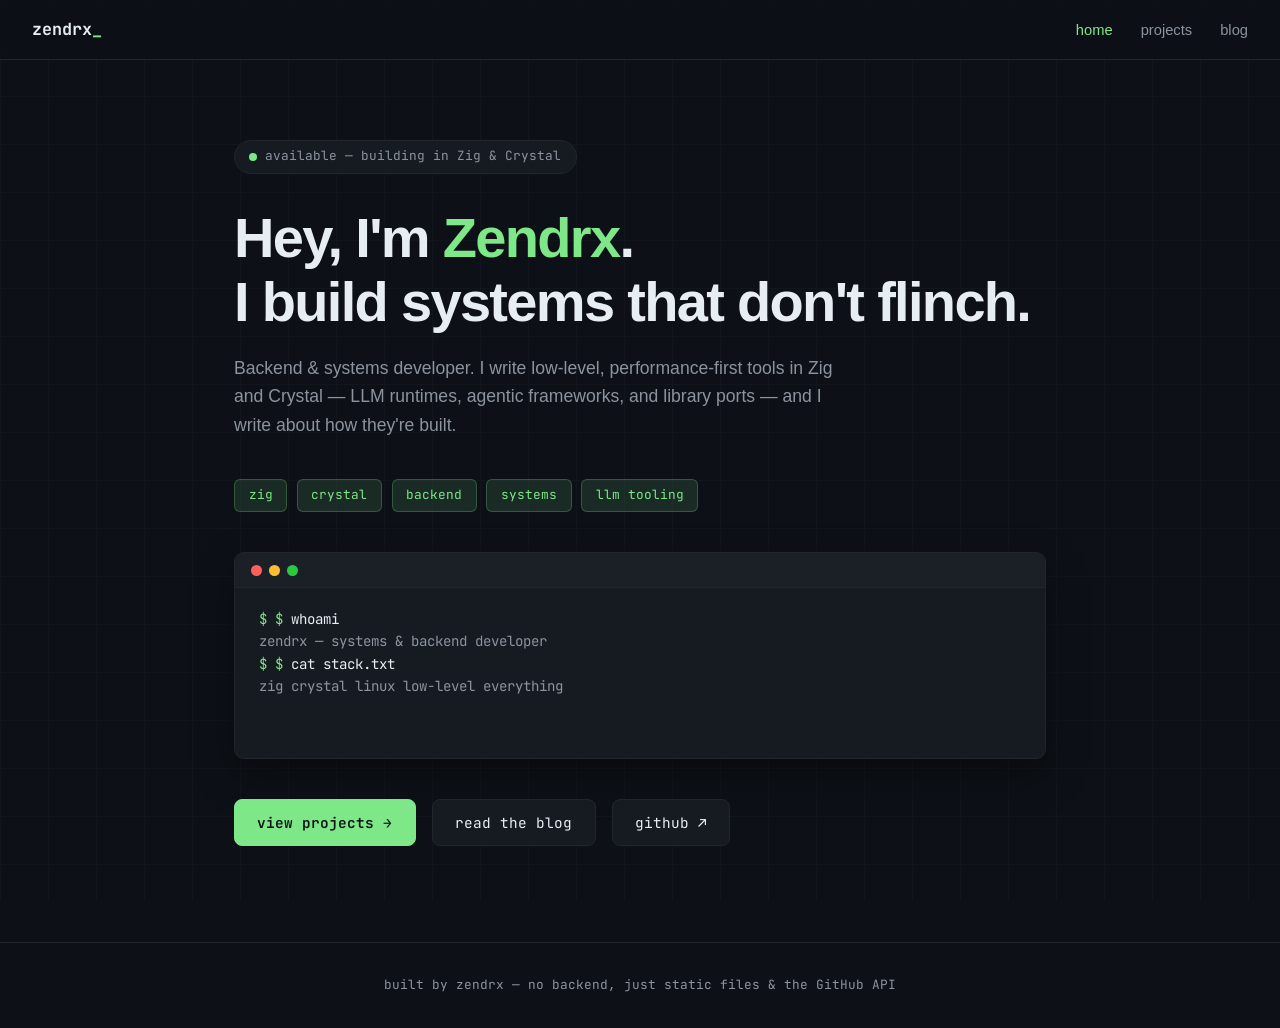
==== index.html @ 4c579df9 "update" ====
<!DOCTYPE html>
<html lang="en">
<head>
  <meta charset="UTF-8">
  <meta name="viewport" content="width=device-width, initial-scale=1.0">
  <title>Zendrx — Systems & Backend</title>
  <link rel="stylesheet" href="style.css">
  <link href="https://fonts.googleapis.com/css2?family=JetBrains+Mono:wght@400;600;700&display=swap" rel="stylesheet">
</head>
<body>
  <nav>
    <a class="logo" href="index.html">zendrx<span>_</span></a>
    <ul>
      <li><a class="navlink active" href="index.html">home</a></li>
      <li><a class="navlink" href="projects.html">projects</a></li>
      <li><a class="navlink" href="blog.html">blog</a></li>
    </ul>
  </nav>

  <main class="wrap hero">
    <div class="status"><span class="dot"></span> available — building in Zig & Crystal</div>

    <h1>Hey, I'm <span class="accent">Zendrx</span>.<br>I build systems that don't flinch.</h1>

    <p class="lead">
      Backend &amp; systems developer. I write low-level, performance-first tools
      in Zig and Crystal — LLM runtimes, agentic frameworks, and library ports —
      and I write about how they're built.
    </p>

    <div class="stack">
      <span class="chip">zig</span>
      <span class="chip">crystal</span>
      <span class="chip">backend</span>
      <span class="chip">systems</span>
      <span class="chip">llm tooling</span>
    </div>

    <div class="terminal">
      <div class="terminal-bar"><i></i><i></i><i></i></div>
      <div class="terminal-body" id="term"></div>
    </div>

    <div class="btn-row">
      <a class="btn btn-primary" href="projects.html">view projects →</a>
      <a class="btn btn-ghost" href="blog.html">read the blog</a>
      <a class="btn btn-ghost" href="https://github.com/zendrx" target="_blank" rel="noopener">github ↗</a>
    </div>
  </main>

  <footer>
    built by <a href="https://github.com/zendrx">zendrx</a> — no backend, just static files &amp; the GitHub API
  </footer>

  <script>
    /* typewriter terminal animation */
    const lines = [
      { cmd: "whoami", out: "zendrx — systems & backend developer" },
      { cmd: "cat stack.txt", out: "zig  crystal  linux  low-level everything" },
      { cmd: "./current_project --status", out: "<span class='ok'>[OK]</span> shipping." },
    ];
    const term = document.getElementById("term");
    let li = 0;

    function typeLine() {
      if (li >= lines.length) {
        term.insertAdjacentHTML("beforeend", `<div class="cmd"><span class="cursor"></span></div>`);
        return;
      }
      const { cmd, out } = lines[li];
      const div = document.createElement("div");
      div.className = "cmd";
      term.appendChild(div);
      let i = 0;
      const t = setInterval(() => {
        div.textContent = cmd.slice(0, ++i);
        if (i >= cmd.length) {
          clearInterval(t);
          setTimeout(() => {
            div.innerHTML = `<span class="cmd">${cmd}</span>`;
            term.insertAdjacentHTML("beforeend", `<div class="out">${out}</div>`);
            li++;
            setTimeout(typeLine, 350);
          }, 250);
        }
      }, 40);
    }
    typeLine();
  </script>
</body>
</html>
---- style.css ----
/* ============ Zendrx — style.css ============ */
:root {
  --bg: #0d1117;
  --bg-soft: #161b22;
  --bg-card: #161b22;
  --border: #21262d;
  --border-hover: #3d444d;
  --text: #e6edf3;
  --text-dim: #8b949e;
  --accent: #7ee787;       /* terminal green */
  --accent-dim: rgba(126, 231, 135, 0.12);
  --mono: "JetBrains Mono", "SF Mono", Consolas, monospace;
  --sans: -apple-system, "Segoe UI", Inter, sans-serif;
}

* { margin: 0; padding: 0; box-sizing: border-box; }

html { scroll-behavior: smooth; }

body {
  background: var(--bg);
  color: var(--text);
  font-family: var(--sans);
  line-height: 1.6;
  min-height: 100vh;
}

/* subtle grid texture — gives life without gradients */
body::before {
  content: "";
  position: fixed;
  inset: 0;
  background-image:
    linear-gradient(var(--border) 1px, transparent 1px),
    linear-gradient(90deg, var(--border) 1px, transparent 1px);
  background-size: 48px 48px;
  opacity: 0.25;
  pointer-events: none;
  z-index: 0;
}

main { position: relative; z-index: 1; }

/* ---------- Nav ---------- */
nav {
  display: flex;
  align-items: center;
  justify-content: space-between;
  padding: 1rem 2rem;
  border-bottom: 1px solid var(--border);
  background: rgba(13, 17, 23, 0.85);
  backdrop-filter: blur(8px);
  position: sticky;
  top: 0;
  z-index: 10;
}
.logo {
  font-family: var(--mono);
  font-weight: 700;
  font-size: 1.05rem;
  color: var(--text);
  text-decoration: none;
}
.logo span { color: var(--accent); }
nav ul { display: flex; gap: 1.75rem; list-style: none; }
nav a.navlink {
  color: var(--text-dim);
  text-decoration: none;
  font-size: 0.92rem;
  transition: color 0.15s;
}
nav a.navlink:hover, nav a.navlink.active { color: var(--accent); }

/* ---------- Layout ---------- */
.wrap { max-width: 860px; margin: 0 auto; padding: 4rem 1.5rem 6rem; }

/* ---------- Hero (index) ---------- */
.hero { padding-top: 5rem; }
.status {
  display: inline-flex;
  align-items: center;
  gap: 0.5rem;
  font-family: var(--mono);
  font-size: 0.8rem;
  color: var(--text-dim);
  border: 1px solid var(--border);
  background: var(--bg-soft);
  padding: 0.35rem 0.9rem;
  border-radius: 999px;
  margin-bottom: 2rem;
}
.status .dot {
  width: 8px; height: 8px;
  background: var(--accent);
  border-radius: 50%;
  animation: pulse 2s infinite;
}
@keyframes pulse {
  0%, 100% { opacity: 1; } 50% { opacity: 0.35; }
}

.hero h1 {
  font-size: clamp(2.2rem, 6vw, 3.5rem);
  font-weight: 800;
  letter-spacing: -0.03em;
  line-height: 1.15;
  margin-bottom: 1.25rem;
}
.hero h1 .accent { color: var(--accent); }
.hero p.lead {
  color: var(--text-dim);
  font-size: 1.1rem;
  max-width: 620px;
  margin-bottom: 2.5rem;
}

/* stack chips */
.stack {
  display: flex;
  flex-wrap: wrap;
  gap: 0.6rem;
  margin-bottom: 2.5rem;
}
.chip {
  font-family: var(--mono);
  font-size: 0.8rem;
  color: var(--accent);
  background: var(--accent-dim);
  border: 1px solid rgba(126, 231, 135, 0.25);
  padding: 0.35rem 0.85rem;
  border-radius: 6px;
  transition: transform 0.15s, background 0.15s;
}
.chip:hover { transform: translateY(-2px); background: rgba(126,231,135,0.2); }

/* terminal window — the "life" of the page */
.terminal {
  background: var(--bg-soft);
  border: 1px solid var(--border);
  border-radius: 10px;
  overflow: hidden;
  margin-bottom: 2.5rem;
  box-shadow: 0 16px 40px rgba(0,0,0,0.4);
}
.terminal-bar {
  display: flex;
  gap: 7px;
  padding: 0.7rem 1rem;
  border-bottom: 1px solid var(--border);
  background: rgba(255,255,255,0.02);
}
.terminal-bar i {
  width: 11px; height: 11px; border-radius: 50%; display: block;
}
.terminal-bar i:nth-child(1) { background: #ff5f57; }
.terminal-bar i:nth-child(2) { background: #febc2e; }
.terminal-bar i:nth-child(3) { background: #28c840; }
.terminal-body {
  font-family: var(--mono);
  font-size: 0.88rem;
  padding: 1.25rem 1.5rem;
  color: var(--text-dim);
  min-height: 170px;
}
.terminal-body .cmd { color: var(--text); }
.terminal-body .cmd::before { content: "$ "; color: var(--accent); }
.terminal-body .out { color: var(--text-dim); }
.terminal-body .ok { color: var(--accent); }
.cursor {
  display: inline-block;
  width: 8px; height: 1em;
  background: var(--accent);
  vertical-align: text-bottom;
  animation: blink 1s step-end infinite;
}
@keyframes blink { 50% { opacity: 0; } }

/* ---------- Buttons ---------- */
.btn-row { display: flex; gap: 1rem; flex-wrap: wrap; }
.btn {
  display: inline-flex;
  align-items: center;
  gap: 0.5rem;
  font-family: var(--mono);
  font-size: 0.9rem;
  padding: 0.7rem 1.4rem;
  border-radius: 8px;
  text-decoration: none;
  transition: all 0.15s;
  border: 1px solid var(--border);
}
.btn-primary {
  background: var(--accent);
  color: #0d1117;
  border-color: var(--accent);
  font-weight: 600;
}
.btn-primary:hover {
  box-shadow: 0 0 24px rgba(126,231,135,0.35);
  transform: translateY(-2px);
}
.btn-ghost { color: var(--text); background: var(--bg-soft); }
.btn-ghost:hover { border-color: var(--border-hover); transform: translateY(-2px); }

/* ---------- Page header (projects/blog) ---------- */
.page-head { margin-bottom: 3rem; }
.page-head h1 {
  font-family: var(--mono);
  font-size: 1.9rem;
  margin-bottom: 0.5rem;
}
.page-head h1::before { content: "./"; color: var(--accent); }
.page-head p { color: var(--text-dim); }

/* ---------- Card list ---------- */
.card-list { display: flex; flex-direction: column; gap: 1rem; }
.card {
  display: block;
  background: var(--bg-card);
  border: 1px solid var(--border);
  border-radius: 10px;
  padding: 1.5rem 1.75rem;
  text-decoration: none;
  color: var(--text);
  transition: border-color 0.15s, transform 0.15s;
}
.card:hover {
  border-color: var(--accent);
  transform: translateX(4px);
}
.card h2 {
  font-size: 1.15rem;
  margin-bottom: 0.35rem;
}
.card h2 .arrow { color: var(--accent); opacity: 0; transition: opacity 0.15s; }
.card:hover h2 .arrow { opacity: 1; }
.card .meta {
  font-family: var(--mono);
  font-size: 0.78rem;
  color: var(--text-dim);
  margin-bottom: 0.5rem;
}
.card p.desc {
  color: var(--text-dim);
  font-size: 0.92rem;
}

/* ---------- Article (markdown) ---------- */
.article { max-width: 780px; }
.article-back {
  display: inline-block;
  font-family: var(--mono);
  font-size: 0.85rem;
  color: var(--text-dim);
  text-decoration: none;
  margin-bottom: 2rem;
}
.article-back:hover { color: var(--accent); }

.article h1, .article h2, .article h3 {
  margin: 2rem 0 0.8rem;
  line-height: 1.3;
}
.article h1 { font-size: 2rem; }
.article h2 {
  font-size: 1.4rem;
  border-bottom: 1px solid var(--border);
  padding-bottom: 0.4rem;
}
.article h3 { font-size: 1.1rem; }
.article p, .article ul, .article ol { margin-bottom: 1rem; color: #c9d1d9; }
.article a { color: var(--accent); }
.article code {
  font-family: var(--mono);
  font-size: 0.85em;
  background: var(--bg-soft);
  border: 1px solid var(--border);
  padding: 0.15em 0.4em;
  border-radius: 5px;
  color: var(--accent);
}
.article pre {
  background: #0a0d12;
  border: 1px solid var(--border);
  border-radius: 10px;
  padding: 1.25rem;
  overflow-x: auto;
  margin: 1.5rem 0;
}
.article pre code {
  background: none;
  border: none;
  padding: 0;
  color: var(--text);
  font-size: 0.86rem;
  line-height: 1.6;
}
.article blockquote {
  border-left: 3px solid var(--accent);
  padding: 0.5rem 1.25rem;
  margin: 1.5rem 0;
  color: var(--text-dim);
  background: var(--bg-soft);
  border-radius: 0 8px 8px 0;
}
.article img { max-width: 100%; border-radius: 10px; border: 1px solid var(--border); }
.article table { width: 100%; border-collapse: collapse; margin: 1.5rem 0; }
.article th, .article td {
  border: 1px solid var(--border);
  padding: 0.5rem 0.9rem;
  font-size: 0.9rem;
  text-align: left;
}
.article th { background: var(--bg-soft); font-family: var(--mono); font-size: 0.82rem; }

/* ---------- Loading / error ---------- */
.loading {
  font-family: var(--mono);
  color: var(--text-dim);
  padding: 3rem 0;
}
.loading::after {
  content: "▋";
  color: var(--accent);
  animation: blink 1s step-end infinite;
}
.error-msg {
  font-family: var(--mono);
  color: #ff7b72;
  padding: 3rem 0;
}

footer {
  border-top: 1px solid var(--border);
  padding: 2rem;
  text-align: center;
  font-family: var(--mono);
  font-size: 0.8rem;
  color: var(--text-dim);
  position: relative;
  z-index: 1;
}
footer a { color: var(--text-dim); text-decoration: none; }
footer a:hover { color: var(--accent); }

@media (max-width: 640px) {
  nav { padding: 1rem 1.25rem; }
  nav ul { gap: 1rem; }
  .wrap { padding: 2.5rem 1.25rem 4rem; }
}
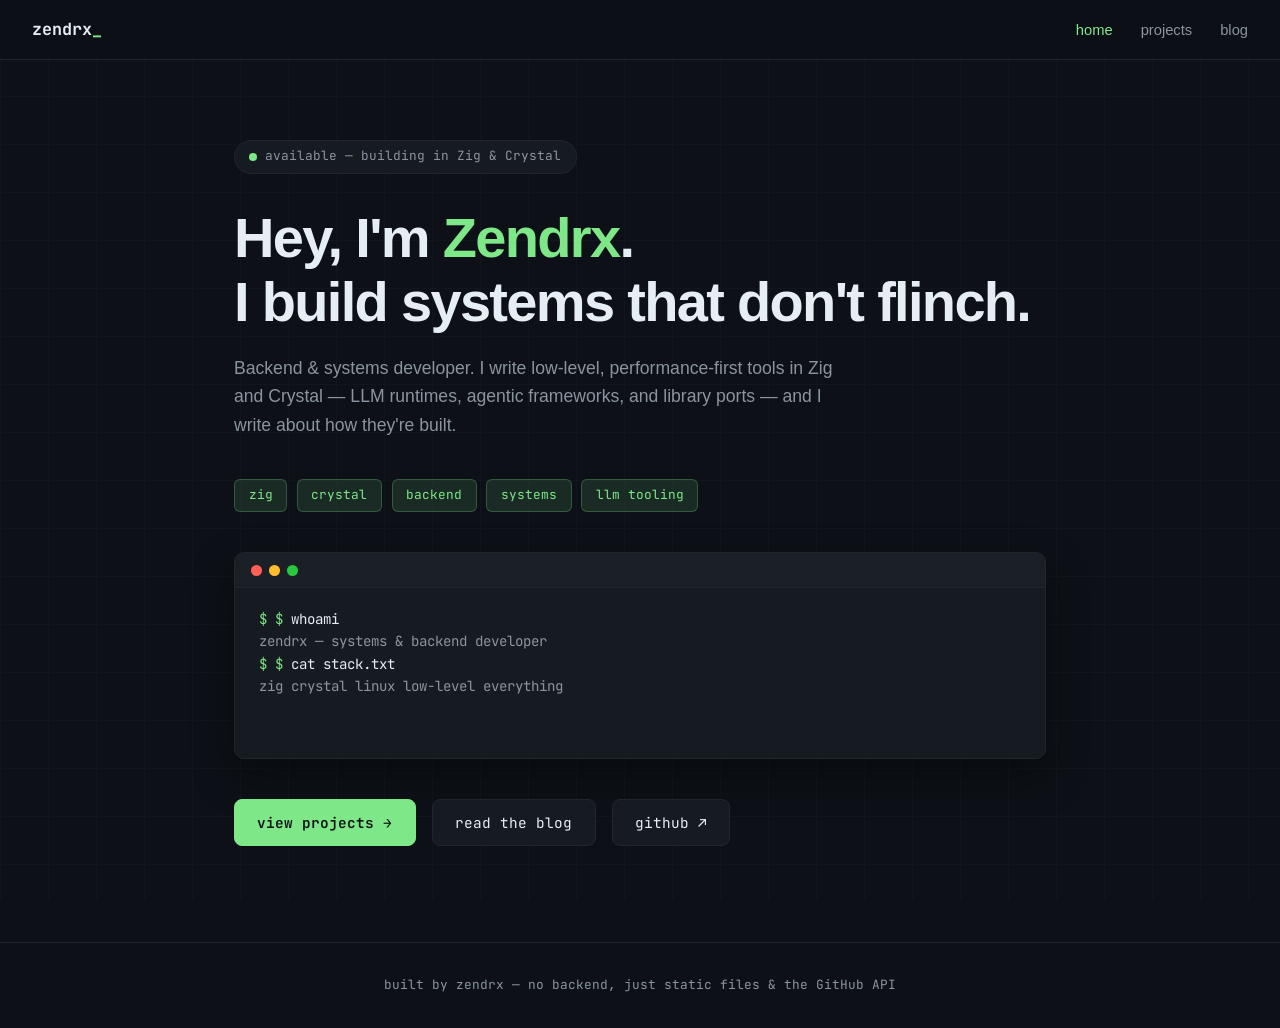
==== commit 2c1f78e1: "update" ====
--- a/index.html
+++ b/index.html
@@ -57,6 +57,8 @@
     const lines = [
       { cmd: "whoami", out: "zendrx — systems & backend developer" },
       { cmd: "cat stack.txt", out: "zig  crystal  linux  low-level everything" },
+      { cmd: "uname -m", out: "zendrx v18.10.0" },
+      { cmd: "location", out: "Lagos Nigeria" },
       { cmd: "./current_project --status", out: "<span class='ok'>[OK]</span> shipping." },
     ];
     const term = document.getElementById("term");
